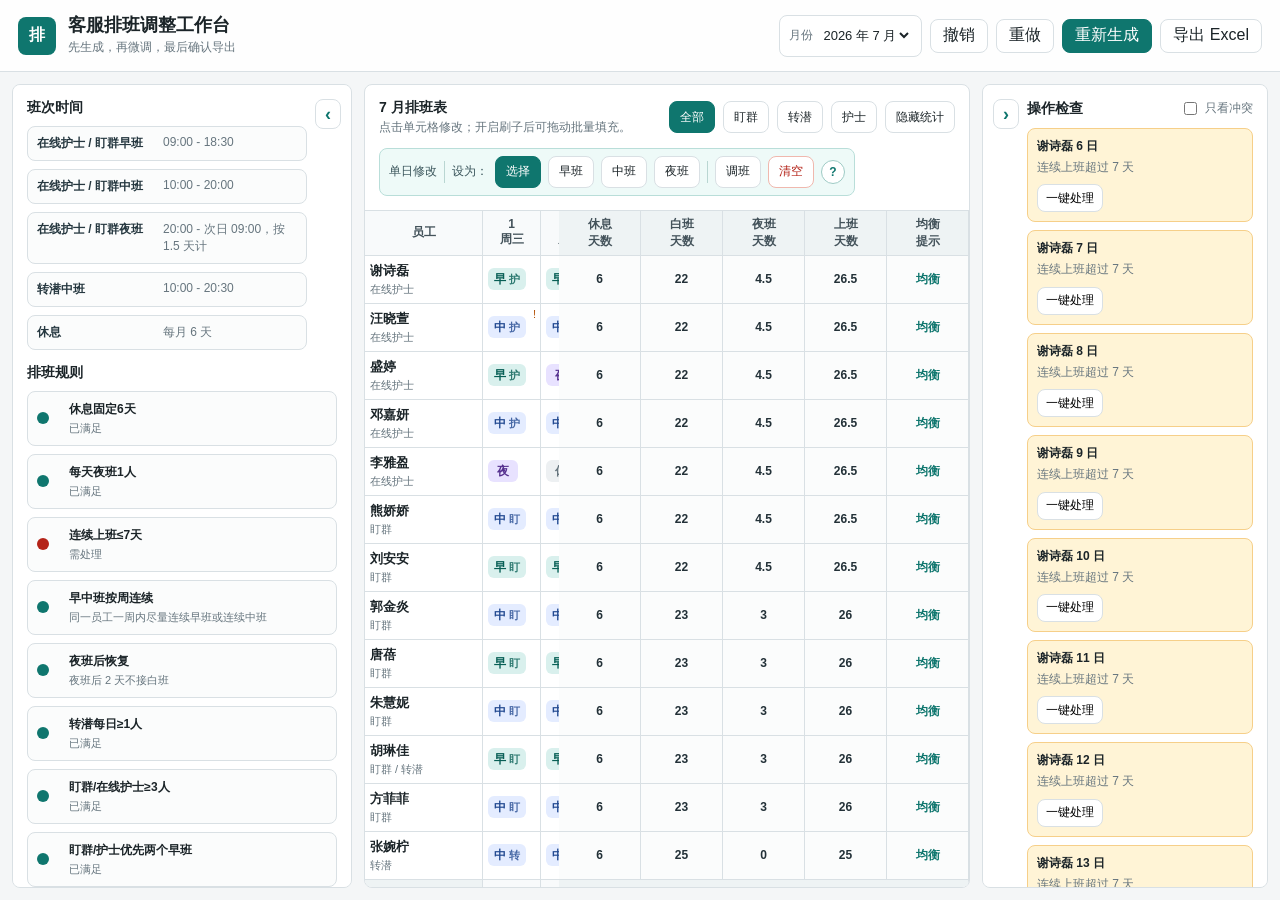
==== index.html @ 1ea38be7 "Add scoped clear schedule action" ====
<!doctype html>
<html lang="zh-CN">
  <head>
    <meta charset="UTF-8" />
    <meta name="viewport" content="width=device-width, initial-scale=1.0" />
    <title>客服排班调整工作台</title>
    <link rel="icon" href="data:," />
    <link rel="stylesheet" href="./styles.css" />
  </head>
  <body>
    <div id="app" class="app-shell">
      <header class="topbar">
        <div class="brand">
          <div class="brand-mark">排</div>
          <div>
            <h1>客服排班调整工作台</h1>
            <p>先生成，再微调，最后确认导出</p>
          </div>
        </div>
        <div class="toolbar">
          <label class="select-field">
            <span>月份</span>
            <select id="monthSelect">
              <option value="2026-07">2026 年 7 月</option>
              <option value="2026-08">2026 年 8 月</option>
            </select>
          </label>
          <button class="secondary-btn" id="undoBtn" title="撤销上一步调整">撤销</button>
          <button class="secondary-btn" id="redoBtn" title="恢复刚撤销的调整">重做</button>
          <button class="primary-btn" id="generateBtn">重新生成</button>
          <button class="secondary-btn" id="exportBtn">导出 Excel</button>
        </div>
      </header>

      <main class="workspace">
        <aside class="left-panel panel">
          <button class="panel-collapse left-collapse" id="leftCollapseBtn" title="折叠左侧">‹</button>
          <section>
            <h2>班次时间</h2>
            <div class="shift-notes">
              <div><strong>在线护士 / 盯群早班</strong><span>09:00 - 18:30</span></div>
              <div><strong>在线护士 / 盯群中班</strong><span>10:00 - 20:00</span></div>
              <div><strong>在线护士 / 盯群夜班</strong><span>20:00 - 次日 09:00，按 1.5 天计</span></div>
              <div><strong>转潜中班</strong><span>10:00 - 20:30</span></div>
              <div><strong>休息</strong><span>每月 6 天</span></div>
            </div>
          </section>

          <section>
            <h2>排班规则</h2>
            <div id="ruleCards" class="rule-cards"></div>
          </section>

          <section>
            <div class="panel-heading">
              <h2>人员配置</h2>
              <button class="mini-btn" id="addEmployeeBtn">添加</button>
            </div>
            <div id="employeeList" class="employee-list"></div>
          </section>
        </aside>

        <section class="schedule-panel">
          <div class="schedule-tools">
            <div>
              <h2>7 月排班表</h2>
              <p id="selectionHint">点击单元格修改；开启刷子后可拖动批量填充。</p>
            </div>
            <div class="filter-bar" id="roleFilter">
              <button data-role-filter="all" class="filter active">全部</button>
              <button data-role-filter="盯群" class="filter">盯群</button>
              <button data-role-filter="转潜" class="filter">转潜</button>
              <button data-role-filter="在线护士" class="filter">护士</button>
              <button id="summaryToggleBtn" class="filter" type="button">隐藏统计</button>
            </div>
            <div class="brush-bar" id="brushBar">
              <span>单日修改</span>
              <span class="bar-divider"></span>
              <span>设为：</span>
              <button data-brush="none" class="brush active">选择</button>
              <button data-brush="early" class="brush shift-early">早班</button>
              <button data-brush="middle" class="brush shift-middle">中班</button>
              <button data-brush="night" class="brush shift-night">夜班</button>
              <span class="bar-divider"></span>
              <button data-brush="swap" class="brush">调班</button>
              <button id="clearVisibleBtn" class="brush danger-action" type="button">清空</button>
              <button class="help-dot" type="button" title="选择：点击单元格打开单日编辑。设为：点选早/中/夜后，按住鼠标拖过表格可批量改班。调班：先点第一个格子，再点第二个格子交换。">?</button>
            </div>
          </div>

          <div class="grid-wrap">
            <table id="scheduleTable" class="schedule-table"></table>
          </div>
        </section>

        <aside class="right-panel panel">
          <button class="panel-collapse right-collapse" id="rightCollapseBtn" title="折叠右侧">›</button>
          <section>
            <div class="panel-heading">
              <h2>操作检查</h2>
              <label class="toggle">
                <input id="conflictOnly" type="checkbox" />
                <span>只看冲突</span>
              </label>
            </div>
            <div id="conflictList" class="conflict-list"></div>
          </section>

          <section>
            <h2>快速调整</h2>
            <div class="quick-actions">
              <button id="balanceBtn" title="按人员错开休息日，并尽量补足每日覆盖。">均衡休息</button>
              <button id="fillCoverageBtn" title="检查每天转潜、盯群和护士覆盖，不足时自动补人。">补足盯群/护士</button>
              <button id="rotateBtn" title="按周调整早中班：同一员工一周内尽量连续早班或连续中班。">早中班轮换</button>
              <button id="clearUnlockedBtn" title="把未确认锁定人员全部改为休息，已确认人员不变。">清空未锁定</button>
            </div>
          </section>

          <section>
            <h2>员工确认</h2>
            <div id="confirmList" class="confirm-list"></div>
          </section>
        </aside>
      </main>

      <div id="quickEditor" class="quick-editor" hidden></div>
      <div id="toast" class="toast" hidden></div>
    </div>
    <script src="./app.js"></script>
  </body>
</html>
---- styles.css ----
:root {
  --bg: #f4f6f7;
  --panel: #ffffff;
  --line: #d9e0e4;
  --line-strong: #b7c4cb;
  --text: #1b2428;
  --muted: #66757e;
  --soft: #eef3f4;
  --accent: #0f766e;
  --accent-weak: #d9f0ed;
  --warning: #b45309;
  --warning-weak: #fff4d6;
  --danger: #b42318;
  --danger-weak: #fee4df;
  --early: #d9f0ed;
  --middle: #e4ecff;
  --night: #e8e2ff;
  --off: #edf0f2;
  --shadow: 0 18px 40px rgba(38, 56, 64, 0.12);
}

* {
  box-sizing: border-box;
}

html,
body {
  height: 100%;
}

body {
  margin: 0;
  overflow: hidden;
  background: var(--bg);
  color: var(--text);
  font-family:
    -apple-system, BlinkMacSystemFont, "Segoe UI", "PingFang SC", "Hiragino Sans GB",
    "Microsoft YaHei", sans-serif;
  letter-spacing: 0;
}

button,
select,
input {
  font: inherit;
}

button {
  border: 0;
  cursor: pointer;
}

a {
  color: var(--accent);
  text-decoration: none;
}

.app-shell {
  height: 100dvh;
  display: grid;
  grid-template-rows: 72px minmax(0, 1fr);
}

.topbar {
  display: flex;
  align-items: center;
  justify-content: space-between;
  gap: 18px;
  padding: 12px 18px;
  border-bottom: 1px solid var(--line);
  background: rgba(255, 255, 255, 0.92);
}

.brand {
  display: flex;
  align-items: center;
  gap: 12px;
  min-width: 260px;
}

.brand-mark {
  width: 38px;
  height: 38px;
  display: grid;
  place-items: center;
  border-radius: 8px;
  background: var(--accent);
  color: #fff;
  font-weight: 700;
}

h1,
h2,
p {
  margin: 0;
}

h1 {
  font-size: 18px;
  line-height: 1.2;
}

h2 {
  font-size: 14px;
  line-height: 1.2;
}

.brand p,
.schedule-tools p {
  margin-top: 3px;
  color: var(--muted);
  font-size: 12px;
}

.toolbar,
.filter-bar {
  display: flex;
  align-items: center;
  gap: 8px;
  flex-wrap: nowrap;
}

.select-field {
  height: 42px;
  display: grid;
  grid-template-columns: auto auto;
  align-items: center;
  gap: 6px;
  padding: 0 9px;
  border: 1px solid var(--line);
  border-radius: 8px;
  background: #fff;
  color: var(--muted);
  font-size: 12px;
}

.select-field select {
  border: 0;
  outline: 0;
  color: var(--text);
  background: transparent;
  font-size: 13px;
}

.primary-btn,
.secondary-btn,
.icon-btn,
.mini-btn,
.quick-actions button,
.brush,
.filter,
.quick-editor button {
  min-height: 34px;
  border-radius: 8px;
  border: 1px solid var(--line);
  background: #fff;
  color: var(--text);
  padding: 0 12px;
  white-space: nowrap;
}

.primary-btn {
  background: var(--accent);
  border-color: var(--accent);
  color: #fff;
}

.icon-btn {
  width: 34px;
  padding: 0;
  font-size: 18px;
}

.mini-btn {
  min-height: 28px;
  padding: 0 9px;
  color: var(--accent);
}

button:active {
  transform: translateY(1px);
}

.workspace {
  min-height: 0;
  display: grid;
  grid-template-columns: 340px minmax(560px, 1fr) 286px;
  gap: 12px;
  padding: 12px;
}

.workspace.left-collapsed {
  grid-template-columns: 40px minmax(560px, 1fr) 286px;
}

.workspace.right-collapsed {
  grid-template-columns: 340px minmax(560px, 1fr) 40px;
}

.workspace.left-collapsed.right-collapsed {
  grid-template-columns: 40px minmax(560px, 1fr) 40px;
}

.panel,
.schedule-panel {
  min-height: 0;
  background: var(--panel);
  border: 1px solid var(--line);
  border-radius: 8px;
}

.left-panel,
.right-panel {
  overflow: auto;
  padding: 14px;
  position: relative;
}

.panel-collapse {
  position: sticky;
  top: 0;
  z-index: 10;
  width: 26px;
  height: 30px;
  display: grid;
  place-items: center;
  border: 1px solid var(--line);
  border-radius: 8px;
  background: #fff;
  color: var(--accent);
  font-size: 18px;
  font-weight: 700;
}

.left-collapse {
  float: right;
  margin: -4px -4px 8px 8px;
}

.right-collapse {
  float: left;
  margin: -4px 8px 8px -4px;
}

.workspace.left-collapsed .left-panel,
.workspace.right-collapsed .right-panel {
  padding: 8px 6px;
  overflow: hidden;
}

.workspace.left-collapsed .left-panel section,
.workspace.right-collapsed .right-panel section {
  display: none;
}

.workspace.left-collapsed .left-collapse,
.workspace.right-collapsed .right-collapse {
  float: none;
  margin: 0 auto;
}

.workspace.left-collapsed .left-collapse,
.workspace.right-collapsed .right-collapse {
  font-size: 0;
}

.workspace.left-collapsed .left-collapse::before {
  content: "›";
  font-size: 18px;
}

.workspace.right-collapsed .right-collapse::before {
  content: "‹";
  font-size: 18px;
}

.left-panel section + section,
.right-panel section + section {
  margin-top: 14px;
}

.panel-heading,
.schedule-tools {
  display: flex;
  align-items: center;
  justify-content: space-between;
  gap: 12px;
}

.employee-list {
  margin-top: 10px;
  display: grid;
  gap: 10px;
}

.employee-card {
  display: grid;
  grid-template-columns: 1fr auto;
  gap: 10px;
  padding: 10px;
  border: 1px solid var(--line);
  border-radius: 8px;
  background: #fff;
}

.employee-title {
  display: flex;
  align-items: center;
  justify-content: space-between;
  gap: 8px;
}

.employee-title strong {
  font-size: 13px;
}

.employee-title span {
  color: var(--muted);
  font-size: 11px;
}

.employee-config-grid {
  margin-top: 9px;
  display: grid;
  grid-template-columns: 1fr 1fr;
  gap: 8px;
}

.employee-config-grid label {
  display: grid;
  gap: 4px;
  color: var(--muted);
  font-size: 11px;
}

.employee-config-grid label:first-child {
  grid-column: 1 / -1;
}

.employee-config-grid select {
  width: 100%;
  min-height: 32px;
  border: 1px solid var(--line);
  border-radius: 7px;
  background: #fff;
  color: #263840;
  font-size: 12px;
  padding: 0 8px;
}

.employee-actions {
  display: grid;
  gap: 5px;
  align-content: start;
}

.employee-actions button {
  min-height: 28px;
  border: 1px solid var(--line);
  border-radius: 8px;
  background: #fff;
  color: #43525a;
  padding: 0 8px;
  font-size: 12px;
}

.role-select {
  margin: 0;
}

.tag-row {
  display: flex;
  flex-wrap: wrap;
  gap: 4px;
  margin-top: 6px;
}

.tag,
.status-pill {
  display: inline-flex;
  align-items: center;
  min-height: 20px;
  padding: 0 6px;
  border-radius: 6px;
  background: var(--soft);
  color: #3d4b52;
  font-size: 11px;
}

.tag.convert {
  background: #e5f7df;
}

.tag.watch {
  background: #fff0d3;
}

.tag.nurse {
  background: #e6efff;
}

.shift-notes {
  margin-top: 10px;
  display: grid;
  gap: 8px;
}

.shift-notes div {
  display: grid;
  grid-template-columns: 118px 1fr;
  gap: 8px;
  padding: 8px 9px;
  border: 1px solid var(--line);
  border-radius: 8px;
  background: #fbfcfc;
  font-size: 12px;
}

.shift-notes strong {
  color: #263840;
}

.shift-notes span {
  color: var(--muted);
}

.rule-cards {
  margin-top: 10px;
  display: grid;
  gap: 8px;
}

.rule-card {
  display: grid;
  grid-template-columns: 24px 1fr;
  align-items: center;
  gap: 8px;
  padding: 9px;
  border: 1px solid var(--line);
  border-radius: 8px;
  background: #fbfcfc;
}

.rule-card .dot {
  width: 12px;
  height: 12px;
  border-radius: 50%;
  background: var(--accent);
}

.rule-card.warn .dot {
  background: var(--warning);
}

.rule-card.bad .dot {
  background: var(--danger);
}

.rule-card strong {
  display: block;
  font-size: 12px;
}

.rule-card span {
  color: var(--muted);
  font-size: 11px;
}

.schedule-panel {
  overflow: hidden;
  display: grid;
  grid-template-rows: auto minmax(0, 1fr);
}

.schedule-tools {
  padding: 14px;
  border-bottom: 1px solid var(--line);
  flex-wrap: wrap;
}

.brush-bar {
  display: flex;
  align-items: center;
  gap: 7px;
  flex-wrap: nowrap;
  padding: 7px 9px;
  border: 1px solid #b9ded9;
  border-radius: 8px;
  background: #eefaf8;
  color: #3b565c;
  font-size: 12px;
}

.bar-divider {
  width: 1px;
  height: 22px;
  background: #b9d6d2;
}

.help-dot {
  width: 24px;
  height: 24px;
  display: grid;
  place-items: center;
  border: 1px solid #9ecbc5;
  border-radius: 50%;
  background: #fff;
  color: var(--accent);
  font-size: 12px;
  font-weight: 700;
  padding: 0;
}

.brush {
  min-height: 32px;
  padding: 0 10px;
  font-size: 12px;
}

.filter-bar {
  margin-left: auto;
}

.filter {
  min-height: 32px;
  padding: 0 10px;
  font-size: 12px;
}

.brush.active,
.filter.active {
  border-color: var(--accent);
  background: var(--accent);
  color: #fff;
}

.danger-action {
  border-color: #f0b8ae;
  color: var(--danger);
}

.danger-action:hover {
  background: var(--danger-weak);
}

.grid-wrap {
  min-height: 0;
  overflow: auto;
  position: relative;
}

.schedule-table {
  border-collapse: separate;
  border-spacing: 0;
  min-width: 1880px;
  width: max-content;
  font-size: 12px;
}

.schedule-table th,
.schedule-table td {
  min-width: 58px;
  height: 48px;
  padding: 5px;
  border-right: 1px solid var(--line);
  border-bottom: 1px solid var(--line);
  background: #fff;
  vertical-align: middle;
  position: relative;
}

.schedule-table th {
  position: sticky;
  top: 0;
  z-index: 5;
  height: 44px;
  background: #f8fafb;
  color: #43525a;
  font-weight: 600;
}

.schedule-table th.weekend {
  background: #fff6e5;
  color: #7a4a0b;
}

.schedule-table .name-col,
.schedule-table .name-cell {
  position: sticky;
  left: 0;
  z-index: 6;
  min-width: 118px;
  width: 118px;
  background: #fff;
  border-left: 0;
}

.schedule-table th.name-col {
  z-index: 8;
  background: #f8fafb;
}

.schedule-table .summary-col,
.schedule-table .summary-cell {
  position: sticky;
  z-index: 4;
  min-width: 82px;
  background: #fbfcfc;
}

.schedule-table tbody tr:hover td,
.schedule-table tbody tr:hover .name-cell {
  background: #f0faf8;
}

.schedule-table tbody tr:hover td.weekend {
  background: #fff1cf;
}

.schedule-table td.weekend {
  background: #fffcf4;
}

.schedule-table th.summary-col {
  z-index: 7;
  background: #eef3f4;
}

.summary-col.rest,
.summary-cell.rest {
  right: 328px;
}

.summary-col.day,
.summary-cell.day {
  right: 246px;
}

.summary-col.night,
.summary-cell.night {
  right: 164px;
}

.summary-col.total,
.summary-cell.total {
  right: 82px;
}

.summary-col.balance,
.summary-cell.balance {
  right: 0;
  min-width: 82px;
}

.name-cell strong {
  display: block;
  font-size: 13px;
}

.name-cell .small {
  display: block;
  margin-top: 2px;
  color: var(--muted);
  font-size: 11px;
}

.locked-row td:not(.name-cell) {
  background-image: linear-gradient(135deg, rgba(15, 118, 110, 0.04), rgba(15, 118, 110, 0.04));
}

.cell {
  user-select: none;
  outline: 0;
}

.cell.selected {
  box-shadow: inset 0 0 0 2px var(--accent);
  z-index: 3;
}

.cell.locked {
  cursor: not-allowed;
}

.shift-chip {
  display: inline-flex;
  align-items: center;
  justify-content: center;
  min-width: 30px;
  height: 22px;
  gap: 3px;
  padding: 0 6px;
  border-radius: 6px;
  font-weight: 700;
}

.shift-chip em {
  font-style: normal;
  font-size: 11px;
  font-weight: 600;
  opacity: 0.82;
}

.shift-early .shift-chip,
.shift-chip.early {
  background: var(--early);
  color: #075f55;
}

.shift-middle .shift-chip,
.shift-chip.middle {
  background: var(--middle);
  color: #244b92;
}

.shift-night .shift-chip,
.shift-chip.night {
  background: var(--night);
  color: #55308f;
}

.shift-off .shift-chip,
.shift-chip.off {
  background: var(--off);
  color: #66757e;
}

.warning-mark {
  position: absolute;
  right: 4px;
  top: 4px;
  color: var(--warning);
  font-size: 11px;
}

.summary-cell {
  color: #233138;
  font-weight: 700;
  text-align: center;
}

.schedule-table tfoot th,
.schedule-table tfoot td {
  height: 30px;
  background: #f8fafb;
  color: #52636b;
  font-size: 11px;
  font-weight: 700;
}

.schedule-table tfoot .footer-label {
  position: sticky;
  left: 0;
  z-index: 5;
  text-align: left;
  background: #eef3f4;
}

.schedule-table tfoot .footer-cell {
  text-align: center;
}

.schedule-table tfoot .footer-cell.weekend {
  background: #fff6e5;
}

.schedule-table tfoot .footer-fill {
  position: sticky;
  right: 0;
  z-index: 4;
  background: #eef3f4;
}

.balance-ok {
  color: var(--accent);
}

.balance-warn {
  color: var(--warning);
}

.balance-bad {
  color: var(--danger);
}

.toggle {
  display: inline-flex;
  align-items: center;
  gap: 5px;
  color: var(--muted);
  font-size: 12px;
}

.conflict-list,
.confirm-list {
  margin-top: 10px;
  display: grid;
  gap: 8px;
}

.conflict-item {
  padding: 9px;
  border: 1px solid var(--line);
  border-radius: 8px;
  background: #fbfcfc;
}

.conflict-item.bad {
  border-color: #f2b8ae;
  background: var(--danger-weak);
}

.conflict-item.warn {
  border-color: #f6cf89;
  background: var(--warning-weak);
}

.conflict-item strong {
  display: block;
  margin-bottom: 4px;
  font-size: 12px;
}

.conflict-item p {
  color: var(--muted);
  font-size: 12px;
  line-height: 1.45;
}

.conflict-item button {
  margin-top: 8px;
  min-height: 28px;
  border: 1px solid var(--line);
  border-radius: 8px;
  background: #fff;
  padding: 0 8px;
  font-size: 12px;
}

.quick-actions {
  margin-top: 10px;
  display: grid;
  grid-template-columns: 1fr 1fr;
  gap: 8px;
}

.quick-actions button {
  min-height: 38px;
  padding: 0 8px;
  font-size: 12px;
}

.confirm-row {
  display: grid;
  grid-template-columns: auto 1fr auto;
  align-items: center;
  gap: 8px;
  padding: 8px;
  border: 1px solid var(--line);
  border-radius: 8px;
  background: #fbfcfc;
  font-size: 12px;
}

.confirm-row input {
  accent-color: var(--accent);
}

.quick-editor {
  position: fixed;
  z-index: 30;
  width: 286px;
  display: grid;
  gap: 8px;
  padding: 10px;
  border: 1px solid var(--line-strong);
  border-radius: 8px;
  background: #fff;
  box-shadow: var(--shadow);
}

.toast {
  position: fixed;
  right: 18px;
  bottom: 18px;
  z-index: 40;
  max-width: 360px;
  padding: 11px 14px;
  border: 1px solid #a7d7d1;
  border-radius: 8px;
  background: #ecfaf8;
  color: #075f55;
  box-shadow: var(--shadow);
  font-size: 13px;
}

.toast[hidden] {
  display: none;
}

.quick-editor[hidden] {
  display: none;
}

.quick-editor button {
  min-height: 36px;
  padding: 0 8px;
  font-size: 12px;
}

.quick-editor-section + .quick-editor-section {
  padding-top: 8px;
  border-top: 1px solid var(--line);
}

.quick-editor-section strong {
  display: block;
  margin-bottom: 6px;
  color: #31444c;
  font-size: 12px;
}

.quick-editor-section div {
  display: grid;
  grid-template-columns: repeat(4, 1fr);
  gap: 6px;
}

@media (max-width: 1180px) {
  body {
    overflow: auto;
  }

  .app-shell {
    min-height: 100dvh;
    height: auto;
  }

  .topbar {
    align-items: flex-start;
    flex-direction: column;
  }

  .toolbar {
    flex-wrap: wrap;
  }

  .workspace {
    grid-template-columns: 1fr;
  }

  .left-panel,
  .right-panel,
  .schedule-panel {
    min-height: 420px;
  }
}
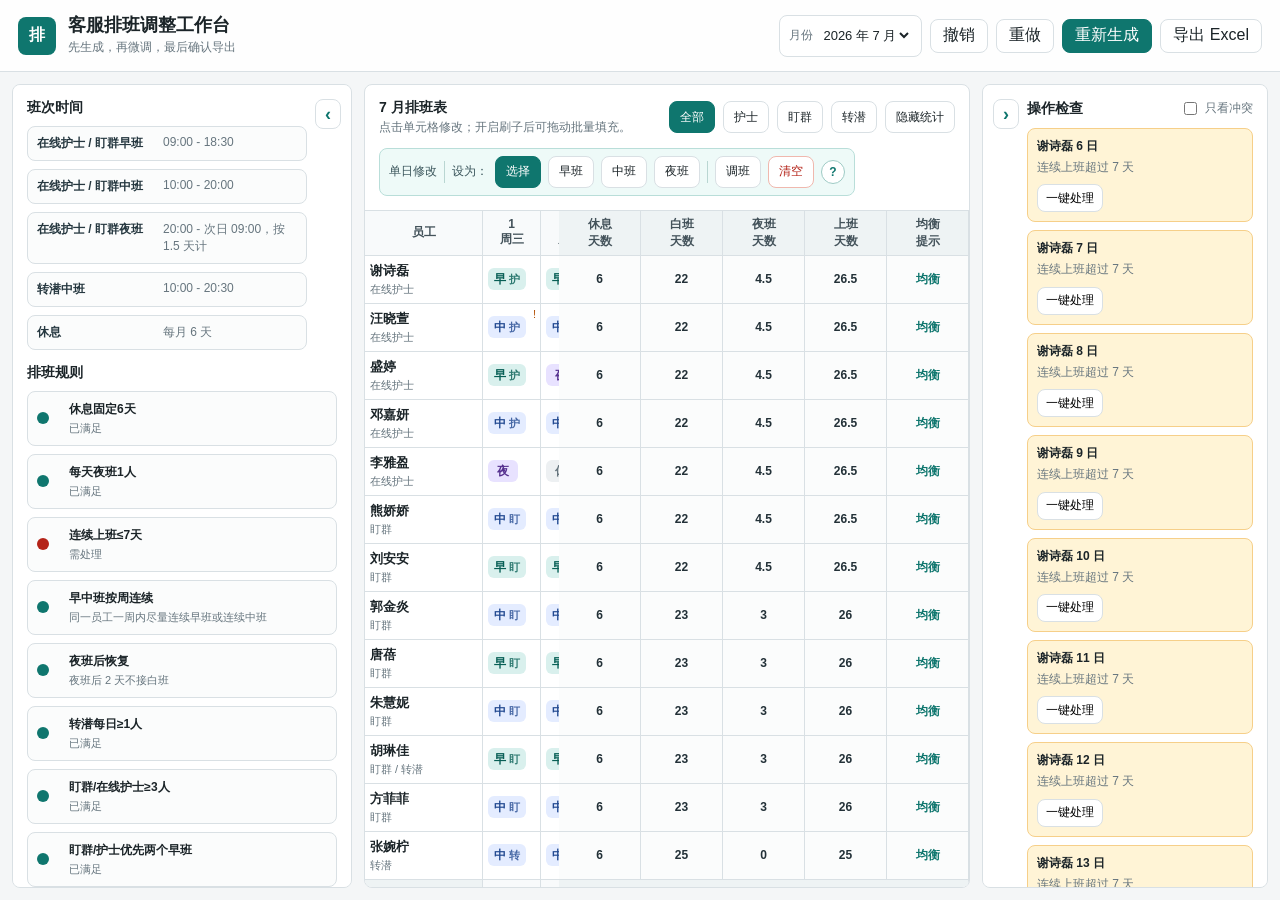
==== commit 91717b1c: "Support multi-select role filters" ====
--- a/index.html
+++ b/index.html
@@ -68,9 +68,9 @@
             </div>
             <div class="filter-bar" id="roleFilter">
               <button data-role-filter="all" class="filter active">全部</button>
+              <button data-role-filter="在线护士" class="filter">护士</button>
               <button data-role-filter="盯群" class="filter">盯群</button>
               <button data-role-filter="转潜" class="filter">转潜</button>
-              <button data-role-filter="在线护士" class="filter">护士</button>
               <button id="summaryToggleBtn" class="filter" type="button">隐藏统计</button>
             </div>
             <div class="brush-bar" id="brushBar">
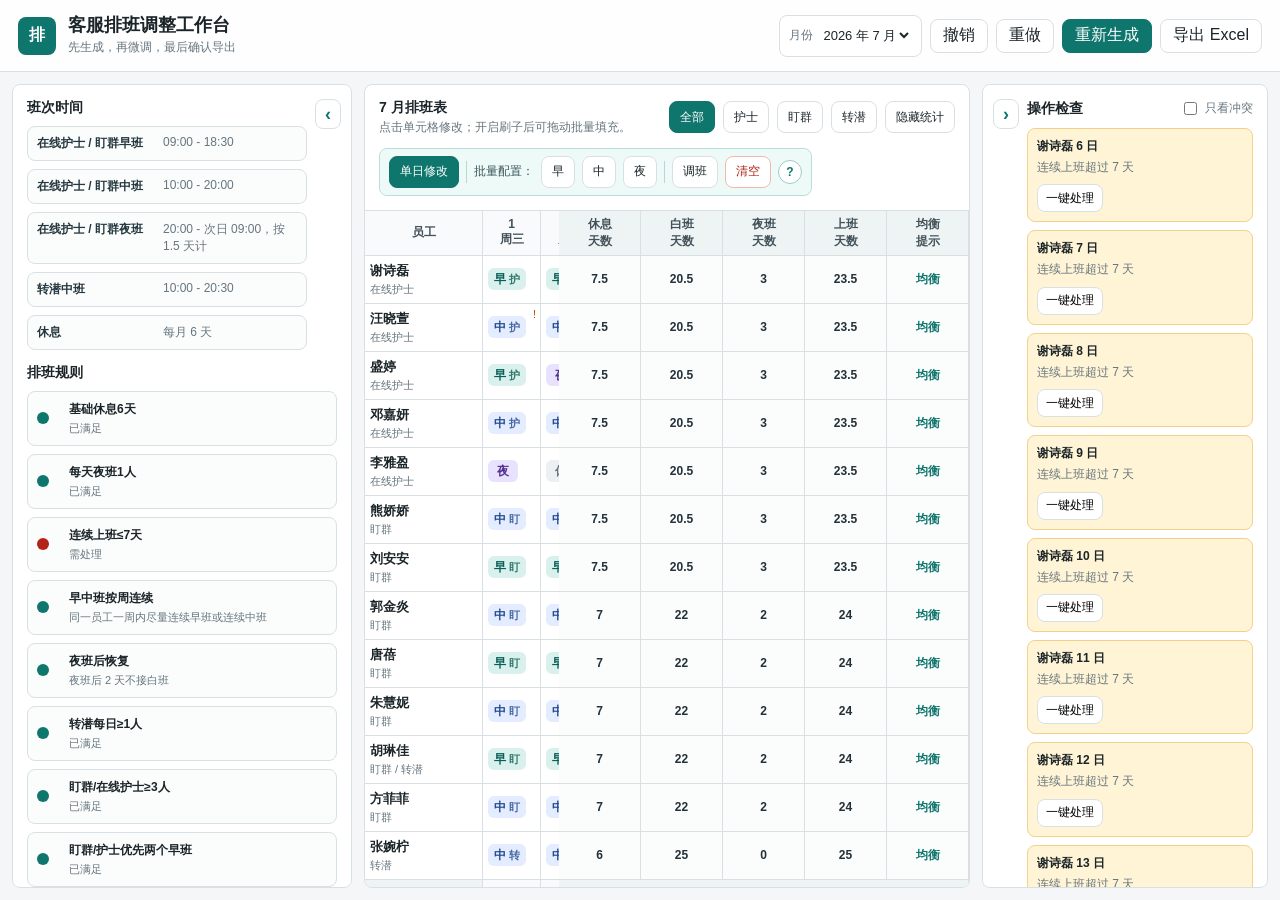
==== commit c3ac8fbe: "Clarify batch edit toolbar labels" ====
--- a/index.html
+++ b/index.html
@@ -74,17 +74,16 @@
               <button id="summaryToggleBtn" class="filter" type="button">隐藏统计</button>
             </div>
             <div class="brush-bar" id="brushBar">
-              <span>单日修改</span>
+              <button data-brush="none" class="brush active">单日修改</button>
               <span class="bar-divider"></span>
-              <span>设为：</span>
-              <button data-brush="none" class="brush active">选择</button>
-              <button data-brush="early" class="brush shift-early">早班</button>
-              <button data-brush="middle" class="brush shift-middle">中班</button>
-              <button data-brush="night" class="brush shift-night">夜班</button>
+              <span>批量配置：</span>
+              <button data-brush="early" class="brush shift-early">早</button>
+              <button data-brush="middle" class="brush shift-middle">中</button>
+              <button data-brush="night" class="brush shift-night">夜</button>
               <span class="bar-divider"></span>
               <button data-brush="swap" class="brush">调班</button>
               <button id="clearVisibleBtn" class="brush danger-action" type="button">清空</button>
-              <button class="help-dot" type="button" title="选择：点击单元格打开单日编辑。设为：点选早/中/夜后，按住鼠标拖过表格可批量改班。调班：先点第一个格子，再点第二个格子交换。">?</button>
+              <button class="help-dot" type="button" title="单日修改：点击单元格打开单日编辑。批量配置：点选早/中/夜后，按住鼠标拖过表格可批量改班。调班：先点第一个格子，再点第二个格子交换。">?</button>
             </div>
           </div>
 
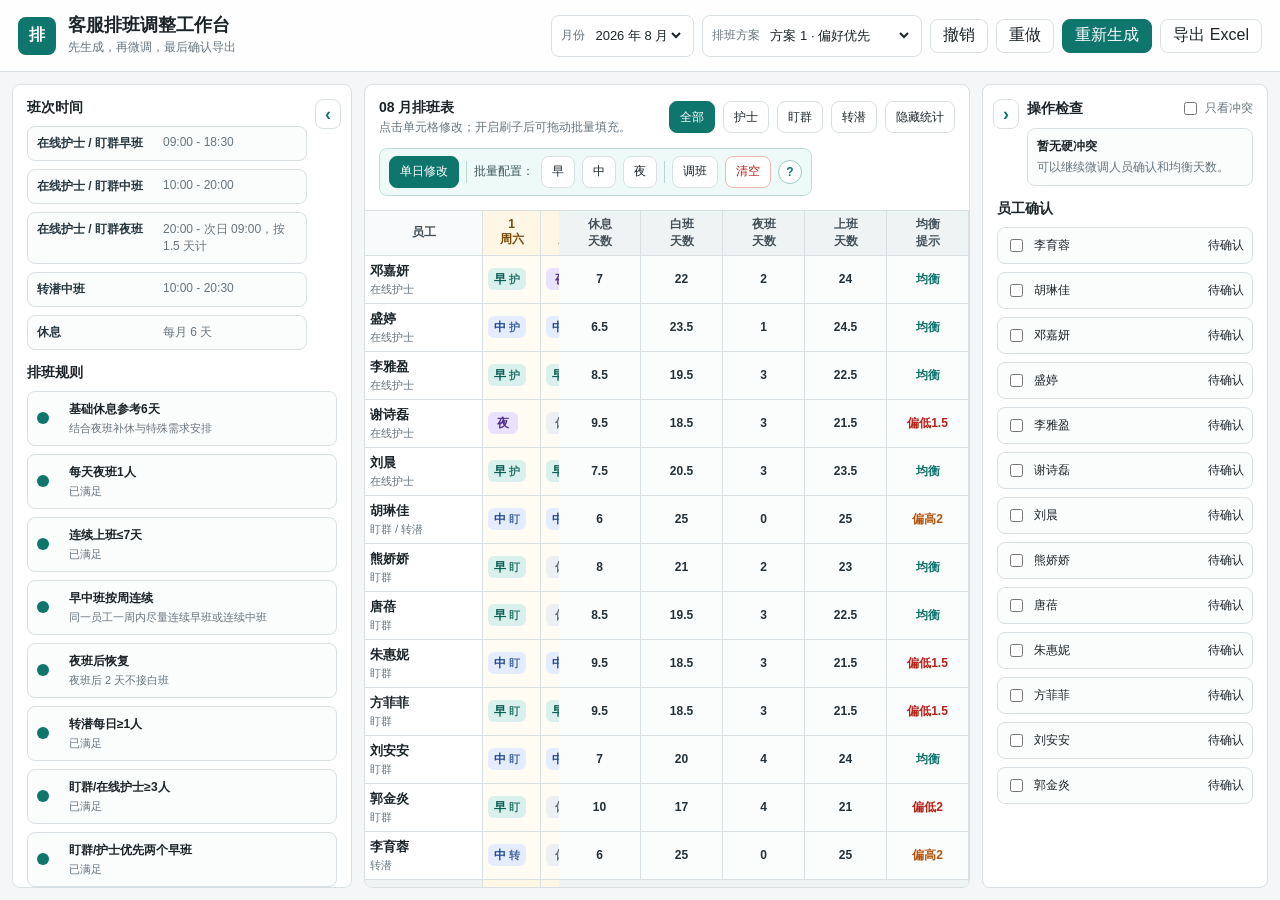
==== commit f3db468a: "Add August Wuhan schedule plans" ====
--- a/index.html
+++ b/index.html
@@ -22,8 +22,12 @@
             <span>月份</span>
             <select id="monthSelect">
               <option value="2026-07">2026 年 7 月</option>
-              <option value="2026-08">2026 年 8 月</option>
+              <option value="2026-08" selected>2026 年 8 月</option>
             </select>
+          </label>
+          <label class="select-field plan-field">
+            <span>排班方案</span>
+            <select id="planSelect" aria-label="切换 8 月排班方案"></select>
           </label>
           <button class="secondary-btn" id="undoBtn" title="撤销上一步调整">撤销</button>
           <button class="secondary-btn" id="redoBtn" title="恢复刚撤销的调整">重做</button>
@@ -51,6 +55,15 @@
             <div id="ruleCards" class="rule-cards"></div>
           </section>
 
+          <section class="special-adjustments">
+            <div class="panel-heading">
+              <h2>特殊调整需求</h2>
+              <span class="source-tag">源自 7 月沟通表</span>
+            </div>
+            <p class="section-note">默认方案已纳入下列偏好；切换方案后仍保留硬性需求。</p>
+            <div id="specialRequirements" class="special-requirements"></div>
+          </section>
+
           <section>
             <div class="panel-heading">
               <h2>人员配置</h2>
@@ -63,7 +76,7 @@
         <section class="schedule-panel">
           <div class="schedule-tools">
             <div>
-              <h2>7 月排班表</h2>
+              <h2 id="scheduleTitle">8 月排班表</h2>
               <p id="selectionHint">点击单元格修改；开启刷子后可拖动批量填充。</p>
             </div>
             <div class="filter-bar" id="roleFilter">
@@ -106,16 +119,6 @@
           </section>
 
           <section>
-            <h2>快速调整</h2>
-            <div class="quick-actions">
-              <button id="balanceBtn" title="按人员错开休息日，并尽量补足每日覆盖。">均衡休息</button>
-              <button id="fillCoverageBtn" title="检查每天转潜、盯群和护士覆盖，不足时自动补人。">补足盯群/护士</button>
-              <button id="rotateBtn" title="按周调整早中班：同一员工一周内尽量连续早班或连续中班。">早中班轮换</button>
-              <button id="clearUnlockedBtn" title="把未确认锁定人员全部改为休息，已确认人员不变。">清空未锁定</button>
-            </div>
-          </section>
-
-          <section>
             <h2>员工确认</h2>
             <div id="confirmList" class="confirm-list"></div>
           </section>
--- a/styles.css
+++ b/styles.css
@@ -142,11 +142,59 @@
   font-size: 13px;
 }
 
+.plan-field {
+  min-width: 188px;
+}
+
+.source-tag {
+  padding: 3px 7px;
+  border-radius: 999px;
+  background: var(--accent-weak);
+  color: var(--accent);
+  font-size: 11px;
+  white-space: nowrap;
+}
+
+.section-note {
+  margin: 8px 0 10px;
+  color: var(--muted);
+  font-size: 12px;
+  line-height: 1.5;
+}
+
+.special-requirements {
+  display: grid;
+  gap: 7px;
+}
+
+.requirement-item {
+  padding: 9px 10px;
+  border-left: 3px solid var(--accent);
+  border-radius: 0 8px 8px 0;
+  background: var(--soft);
+}
+
+.requirement-item strong,
+.requirement-item span {
+  display: block;
+}
+
+.requirement-item strong {
+  color: var(--text);
+  font-size: 12px;
+}
+
+.requirement-item span {
+  margin-top: 3px;
+  color: var(--muted);
+  font-size: 12px;
+  line-height: 1.45;
+}
+
 .primary-btn,
 .secondary-btn,
 .icon-btn,
 .mini-btn,
-.quick-actions button,
 .brush,
 .filter,
 .quick-editor button {
@@ -837,19 +885,6 @@
   font-size: 12px;
 }
 
-.quick-actions {
-  margin-top: 10px;
-  display: grid;
-  grid-template-columns: 1fr 1fr;
-  gap: 8px;
-}
-
-.quick-actions button {
-  min-height: 38px;
-  padding: 0 8px;
-  font-size: 12px;
-}
-
 .confirm-row {
   display: grid;
   grid-template-columns: auto 1fr auto;
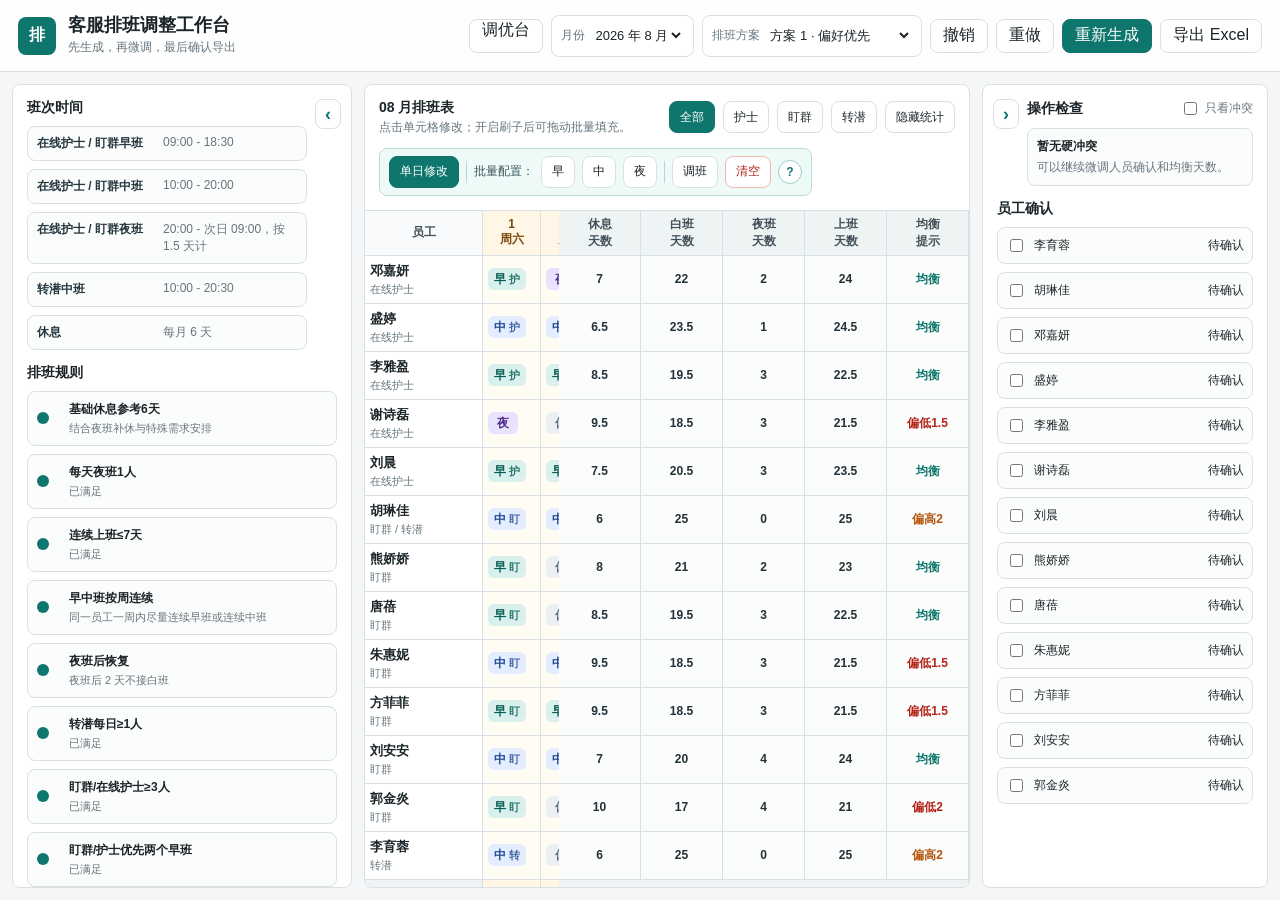
==== commit 07a3a7d1: "1" ====
--- a/index.html
+++ b/index.html
@@ -18,6 +18,7 @@
           </div>
         </div>
         <div class="toolbar">
+          <a class="secondary-btn" href="./ai-tuning.html">调优台</a>
           <label class="select-field">
             <span>月份</span>
             <select id="monthSelect">
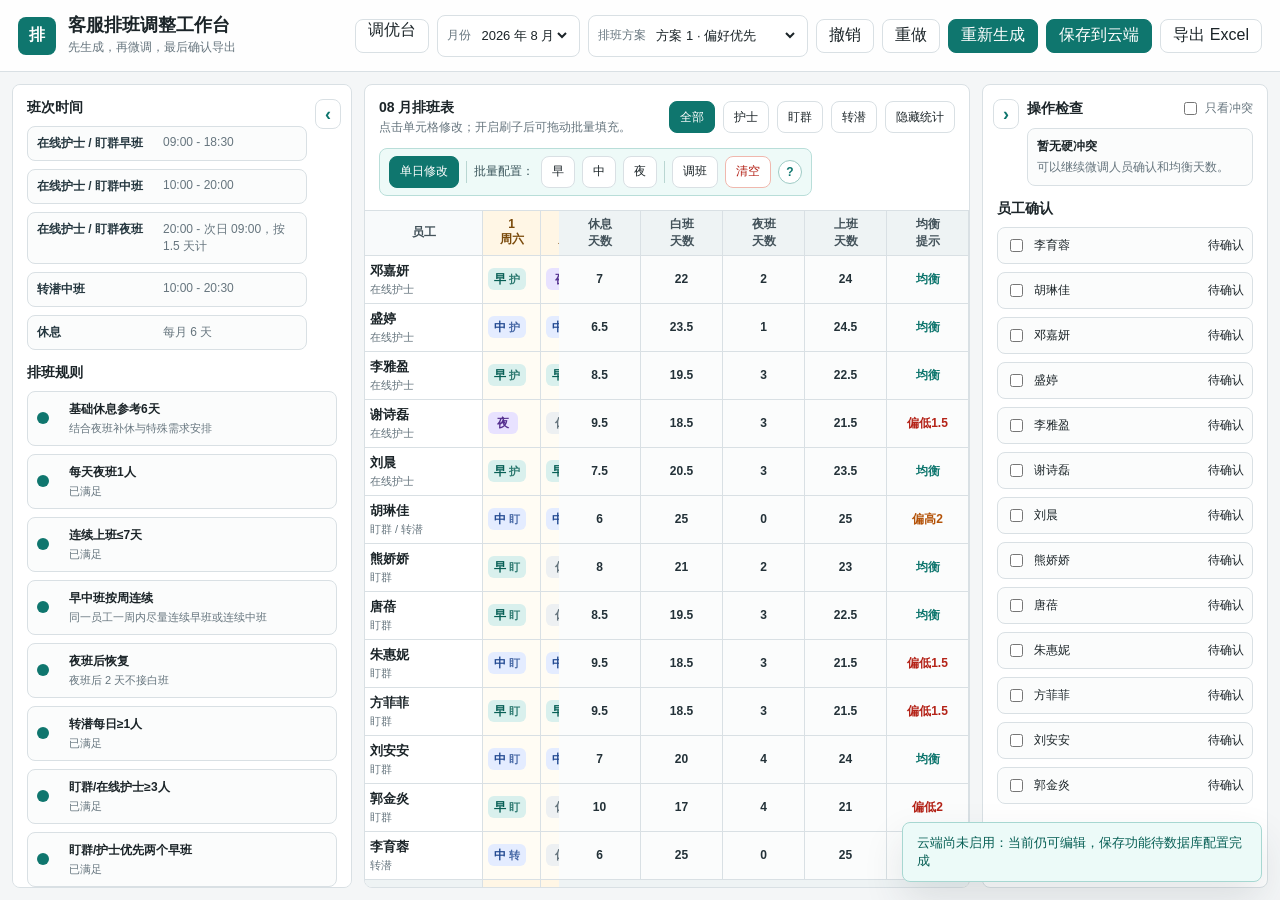
==== commit 5077688a: "Add CloudBase schedule persistence" ====
--- a/index.html
+++ b/index.html
@@ -33,6 +33,7 @@
           <button class="secondary-btn" id="undoBtn" title="撤销上一步调整">撤销</button>
           <button class="secondary-btn" id="redoBtn" title="恢复刚撤销的调整">重做</button>
           <button class="primary-btn" id="generateBtn">重新生成</button>
+          <button class="primary-btn" id="saveBtn" type="button">保存到云端</button>
           <button class="secondary-btn" id="exportBtn">导出 Excel</button>
         </div>
       </header>
@@ -129,6 +130,7 @@
       <div id="quickEditor" class="quick-editor" hidden></div>
       <div id="toast" class="toast" hidden></div>
     </div>
+    <script src="https://static.cloudbase.net/cloudbase-js-sdk/2.28.6/cloudbase.full.js"></script>
     <script src="./app.js"></script>
   </body>
 </html>
